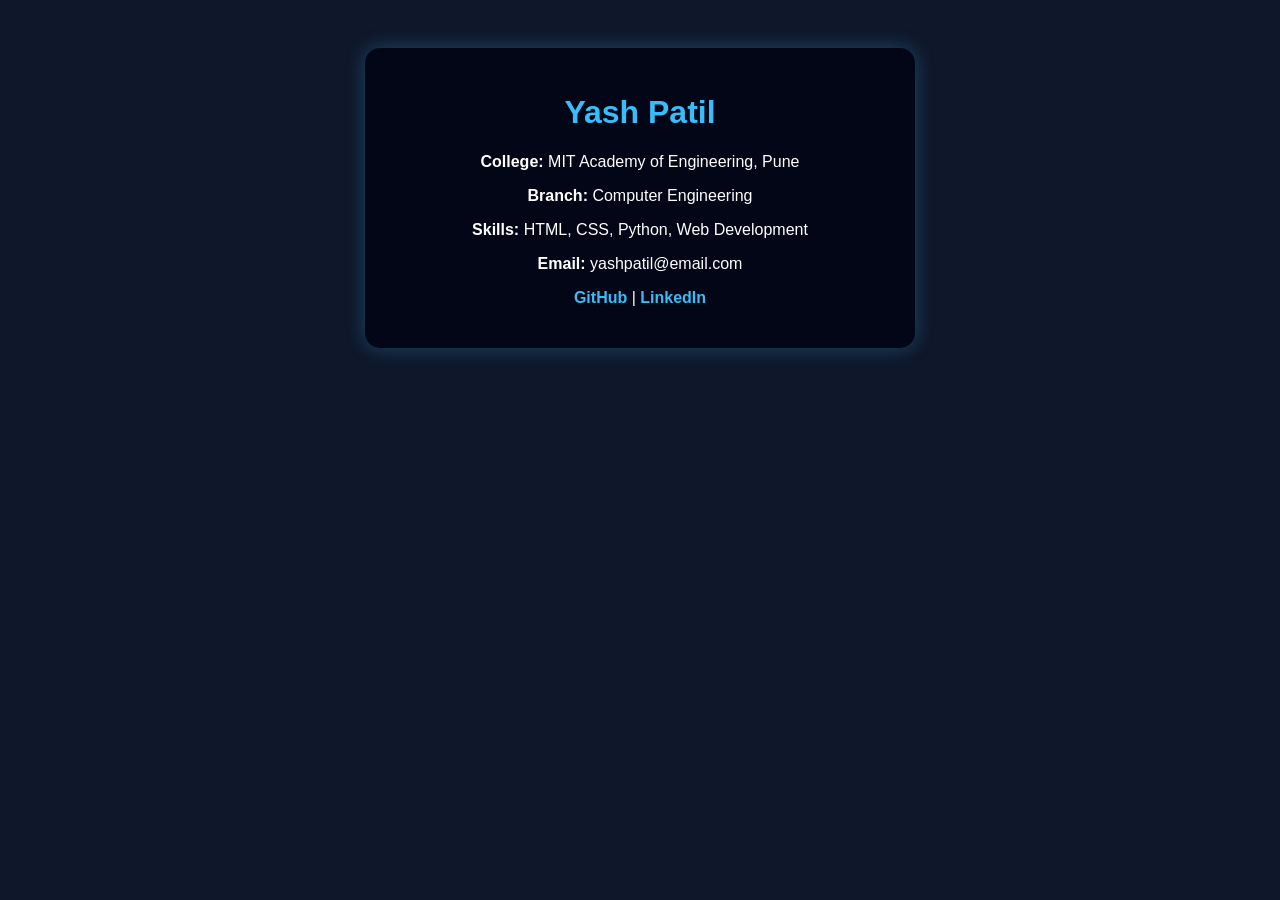
==== index.html @ 3fc3d9b9 "first website" ====
<!DOCTYPE html>
<html lang="en">
<head>
    <meta charset="UTF-8">
    <title>Yash Patil | MITAOE Pune</title>

    <!-- 🔥 SEO TAGS -->
    <meta name="description" content="Yash Patil, student at MIT Academy of Engineering (MITAOE), Pune. Skills, education and contact details.">
    <meta name="keywords" content="Yash Patil MITAOE, Yash Patil Pune, Yash Patil Engineering">
    <meta name="author" content="Yash Patil">

    <meta name="viewport" content="width=device-width, initial-scale=1.0">

    <style>
        body {
            font-family: Arial, sans-serif;
            background: #0f172a;
            color: white;
            text-align: center;
            padding: 40px;
        }
        h1 { color: #38bdf8; }
        .card {
            background: #020617;
            padding: 25px;
            border-radius: 15px;
            max-width: 500px;
            margin: auto;
            box-shadow: 0 0 20px rgba(56,189,248,0.3);
        }
        a {
            color: #38bdf8;
            text-decoration: none;
            font-weight: bold;
        }
    </style>
</head>
<body>

    <div class="card">
        <h1>Yash Patil</h1>
        <p><b>College:</b> MIT Academy of Engineering, Pune</p>
        <p><b>Branch:</b> Computer Engineering</p>
        <p><b>Skills:</b> HTML, CSS, Python, Web Development</p>
        <p><b>Email:</b> yashpatil@email.com</p>

        <p>
            <a href="https://github.com/yashpatil" target="_blank">GitHub</a> |
            <a href="https://linkedin.com" target="_blank">LinkedIn</a>
        </p>
    </div>

</body>
</html>
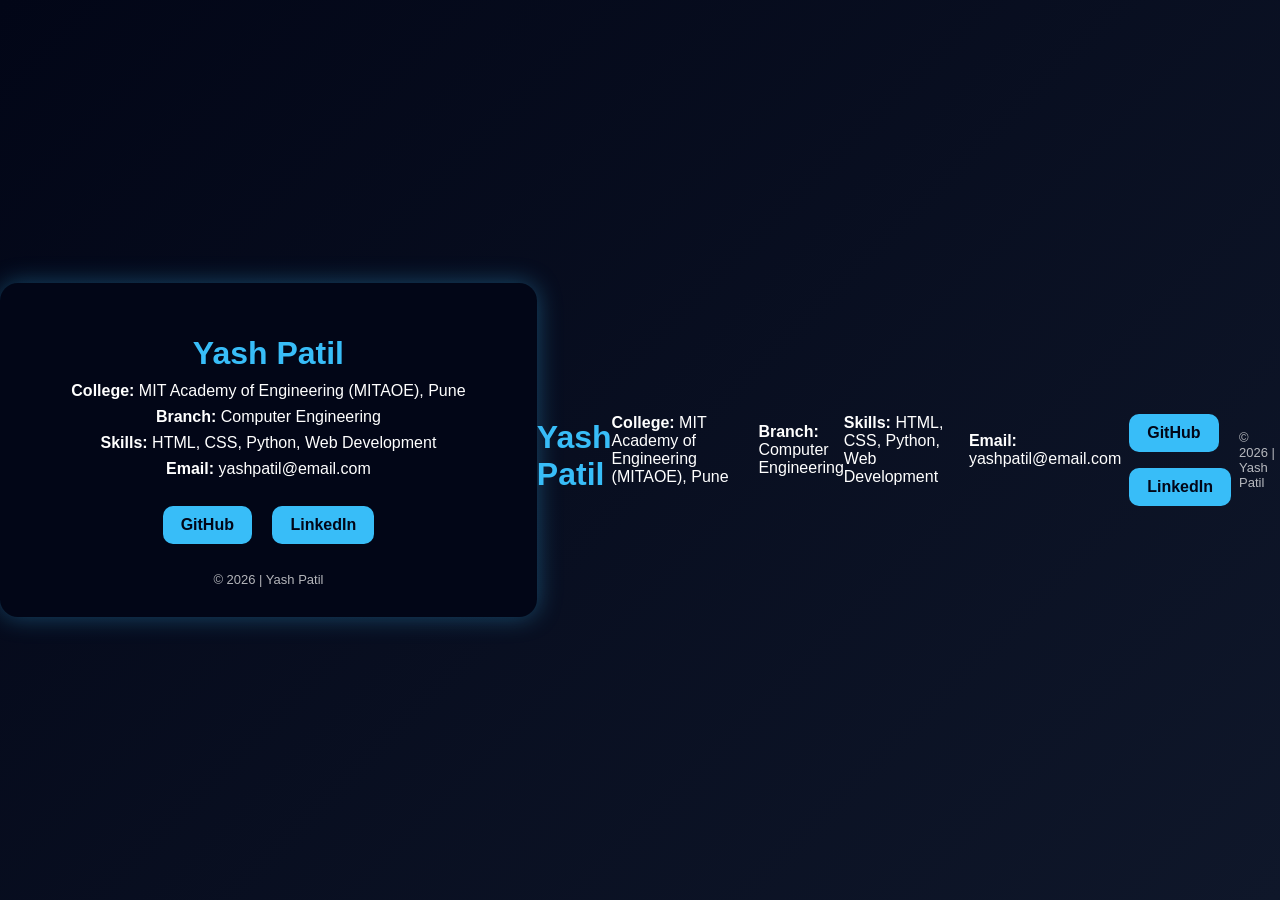
==== commit 9e90de45: "My Info Updated SEO description for clarity and improved layout with a gradient background. Enhanced" ====
--- a/index.html
+++ b/index.html
@@ -4,50 +4,109 @@
     <meta charset="UTF-8">
     <title>Yash Patil | MITAOE Pune</title>
 
-    <!-- 🔥 SEO TAGS -->
-    <meta name="description" content="Yash Patil, student at MIT Academy of Engineering (MITAOE), Pune. Skills, education and contact details.">
+    <!-- SEO -->
+    <meta name="description" content="Yash Patil, Computer Engineering student at MIT Academy of Engineering (MITAOE), Pune.">
     <meta name="keywords" content="Yash Patil MITAOE, Yash Patil Pune, Yash Patil Engineering">
     <meta name="author" content="Yash Patil">
-
     <meta name="viewport" content="width=device-width, initial-scale=1.0">
 
     <style>
         body {
+            margin: 0;
             font-family: Arial, sans-serif;
-            background: #0f172a;
+            background: linear-gradient(135deg, #020617, #0f172a);
             color: white;
-            text-align: center;
-            padding: 40px;
+            display: flex;
+            justify-content: center;
+            align-items: center;
+            height: 100vh;
         }
-        h1 { color: #38bdf8; }
+
         .card {
             background: #020617;
-            padding: 25px;
-            border-radius: 15px;
-            max-width: 500px;
-            margin: auto;
-            box-shadow: 0 0 20px rgba(56,189,248,0.3);
+            padding: 30px;
+            border-radius: 18px;
+            max-width: 520px;
+            width: 100%;
+            text-align: center;
+            box-shadow: 0 0 25px rgba(56,189,248,0.35);
         }
-        a {
+
+        h1 {
             color: #38bdf8;
+            margin-bottom: 10px;
+        }
+
+        p {
+            margin: 8px 0;
+            font-size: 16px;
+        }
+
+        .links {
+            margin-top: 20px;
+        }
+
+        .links a {
+            display: inline-block;
+            margin: 8px;
+            padding: 10px 18px;
+            border-radius: 10px;
+            background: #38bdf8;
+            color: #020617;
             text-decoration: none;
             font-weight: bold;
+            transition: 0.3s;
+        }
+
+        .links a:hover {
+            background: #0ea5e9;
+            transform: scale(1.05);
+        }
+
+        footer {
+            margin-top: 20px;
+            font-size: 13px;
+            opacity: 0.7;
         }
     </style>
 </head>
+
 <body>
 
     <div class="card">
         <h1>Yash Patil</h1>
-        <p><b>College:</b> MIT Academy of Engineering, Pune</p>
+
+        <p><b>College:</b> MIT Academy of Engineering (MITAOE), Pune</p>
         <p><b>Branch:</b> Computer Engineering</p>
         <p><b>Skills:</b> HTML, CSS, Python, Web Development</p>
         <p><b>Email:</b> yashpatil@email.com</p>
 
-        <p>
-            <a href="https://github.com/yashpatil" target="_blank">GitHub</a> |
-            <a href="https://linkedin.com" target="_blank">LinkedIn</a>
-        </p>
+        <div class="links">
+            <a href="https://github.com/yashnpatil2007-cloud" target="_blank">GitHub</a>
+            <a href="#" target="_blank">LinkedIn</a>
+        </div>
+
+        <footer>
+            © 2026 | Yash Patil
+        </footer>
+    </div>
+
+
+        <h1>Yash Patil</h1>
+
+        <p><b>College:</b> MIT Academy of Engineering (MITAOE), Pune</p>
+        <p><b>Branch:</b> Computer Engineering</p>
+        <p><b>Skills:</b> HTML, CSS, Python, Web Development</p>
+        <p><b>Email:</b> yashpatil@email.com</p>
+
+        <div class="links">
+            <a href="https://github.com/yashnpatil2007-cloud" target="_blank">GitHub</a>
+            <a href="#" target="_blank">LinkedIn</a>
+        </div>
+
+        <footer>
+            © 2026 | Yash Patil
+        </footer>
     </div>
 
 </body>
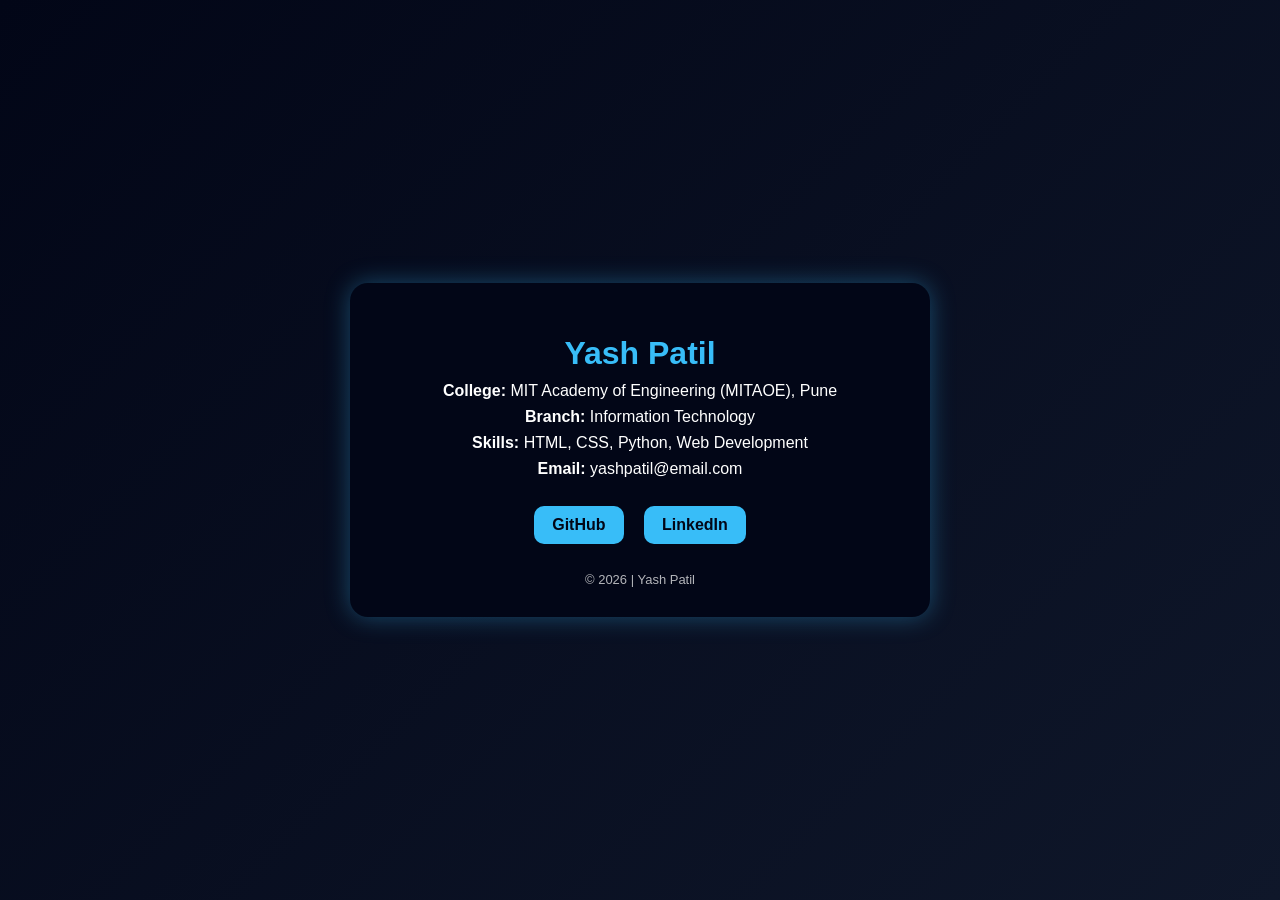
==== commit e3533c34: "My Info" ====
--- a/index.html
+++ b/index.html
@@ -77,31 +77,14 @@
         <h1>Yash Patil</h1>
 
         <p><b>College:</b> MIT Academy of Engineering (MITAOE), Pune</p>
-        <p><b>Branch:</b> Computer Engineering</p>
+        <p><b>Branch:</b> Information Technology</p>
         <p><b>Skills:</b> HTML, CSS, Python, Web Development</p>
         <p><b>Email:</b> yashpatil@email.com</p>
 
         <div class="links">
             <a href="https://github.com/yashnpatil2007-cloud" target="_blank">GitHub</a>
-            <a href="#" target="_blank">LinkedIn</a>
-        </div>
+           <a href="https://www.linkedin.com/in/yash-patil-1542b0395" target="_blank">LinkedIn</a>
 
-        <footer>
-            © 2026 | Yash Patil
-        </footer>
-    </div>
-
-
-        <h1>Yash Patil</h1>
-
-        <p><b>College:</b> MIT Academy of Engineering (MITAOE), Pune</p>
-        <p><b>Branch:</b> Computer Engineering</p>
-        <p><b>Skills:</b> HTML, CSS, Python, Web Development</p>
-        <p><b>Email:</b> yashpatil@email.com</p>
-
-        <div class="links">
-            <a href="https://github.com/yashnpatil2007-cloud" target="_blank">GitHub</a>
-            <a href="#" target="_blank">LinkedIn</a>
         </div>
 
         <footer>
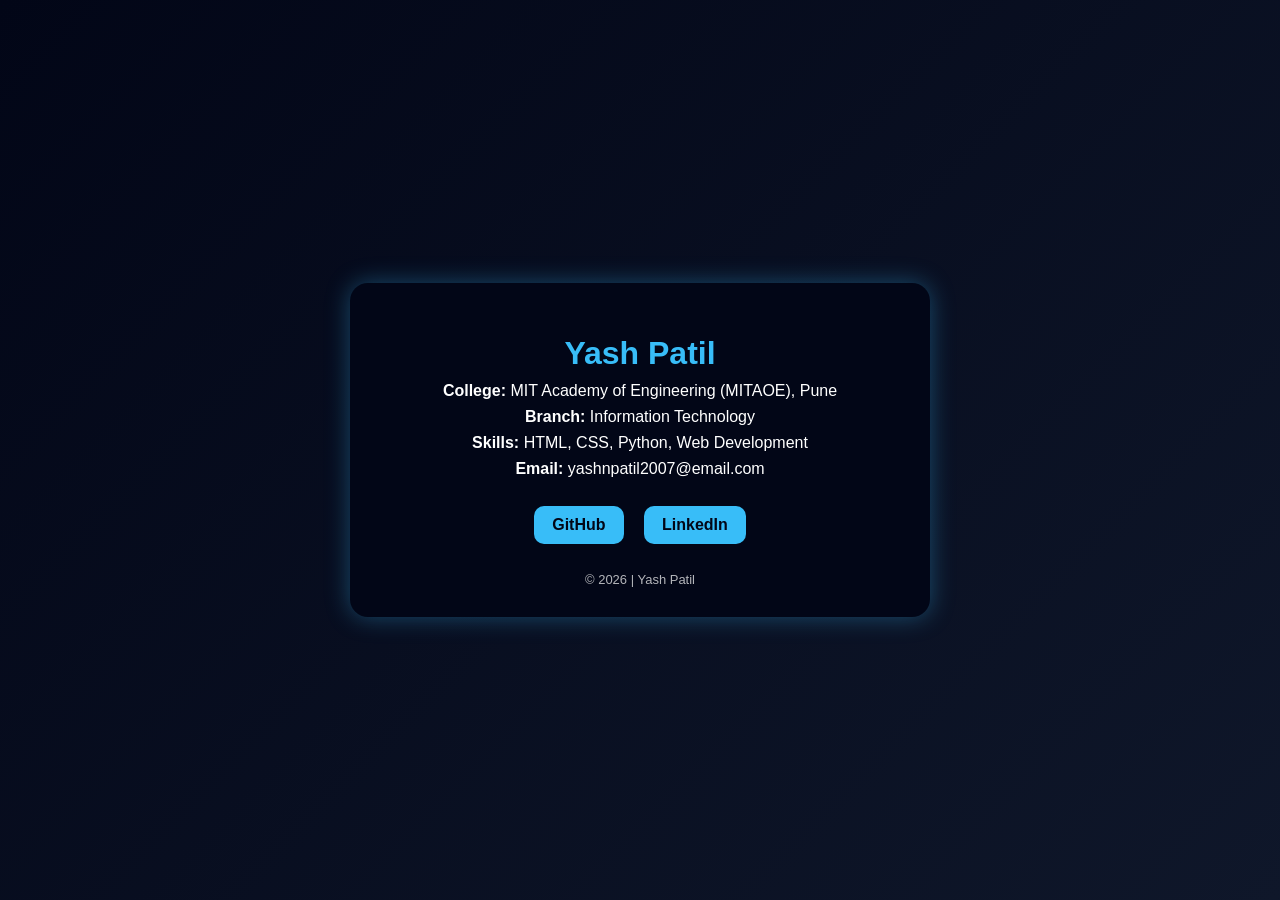
==== commit 71d6fd55: "My Info" ====
--- a/index.html
+++ b/index.html
@@ -79,7 +79,7 @@
         <p><b>College:</b> MIT Academy of Engineering (MITAOE), Pune</p>
         <p><b>Branch:</b> Information Technology</p>
         <p><b>Skills:</b> HTML, CSS, Python, Web Development</p>
-        <p><b>Email:</b> yashpatil@email.com</p>
+        <p><b>Email:</b> yashnpatil2007@email.com</p>
 
         <div class="links">
             <a href="https://github.com/yashnpatil2007-cloud" target="_blank">GitHub</a>
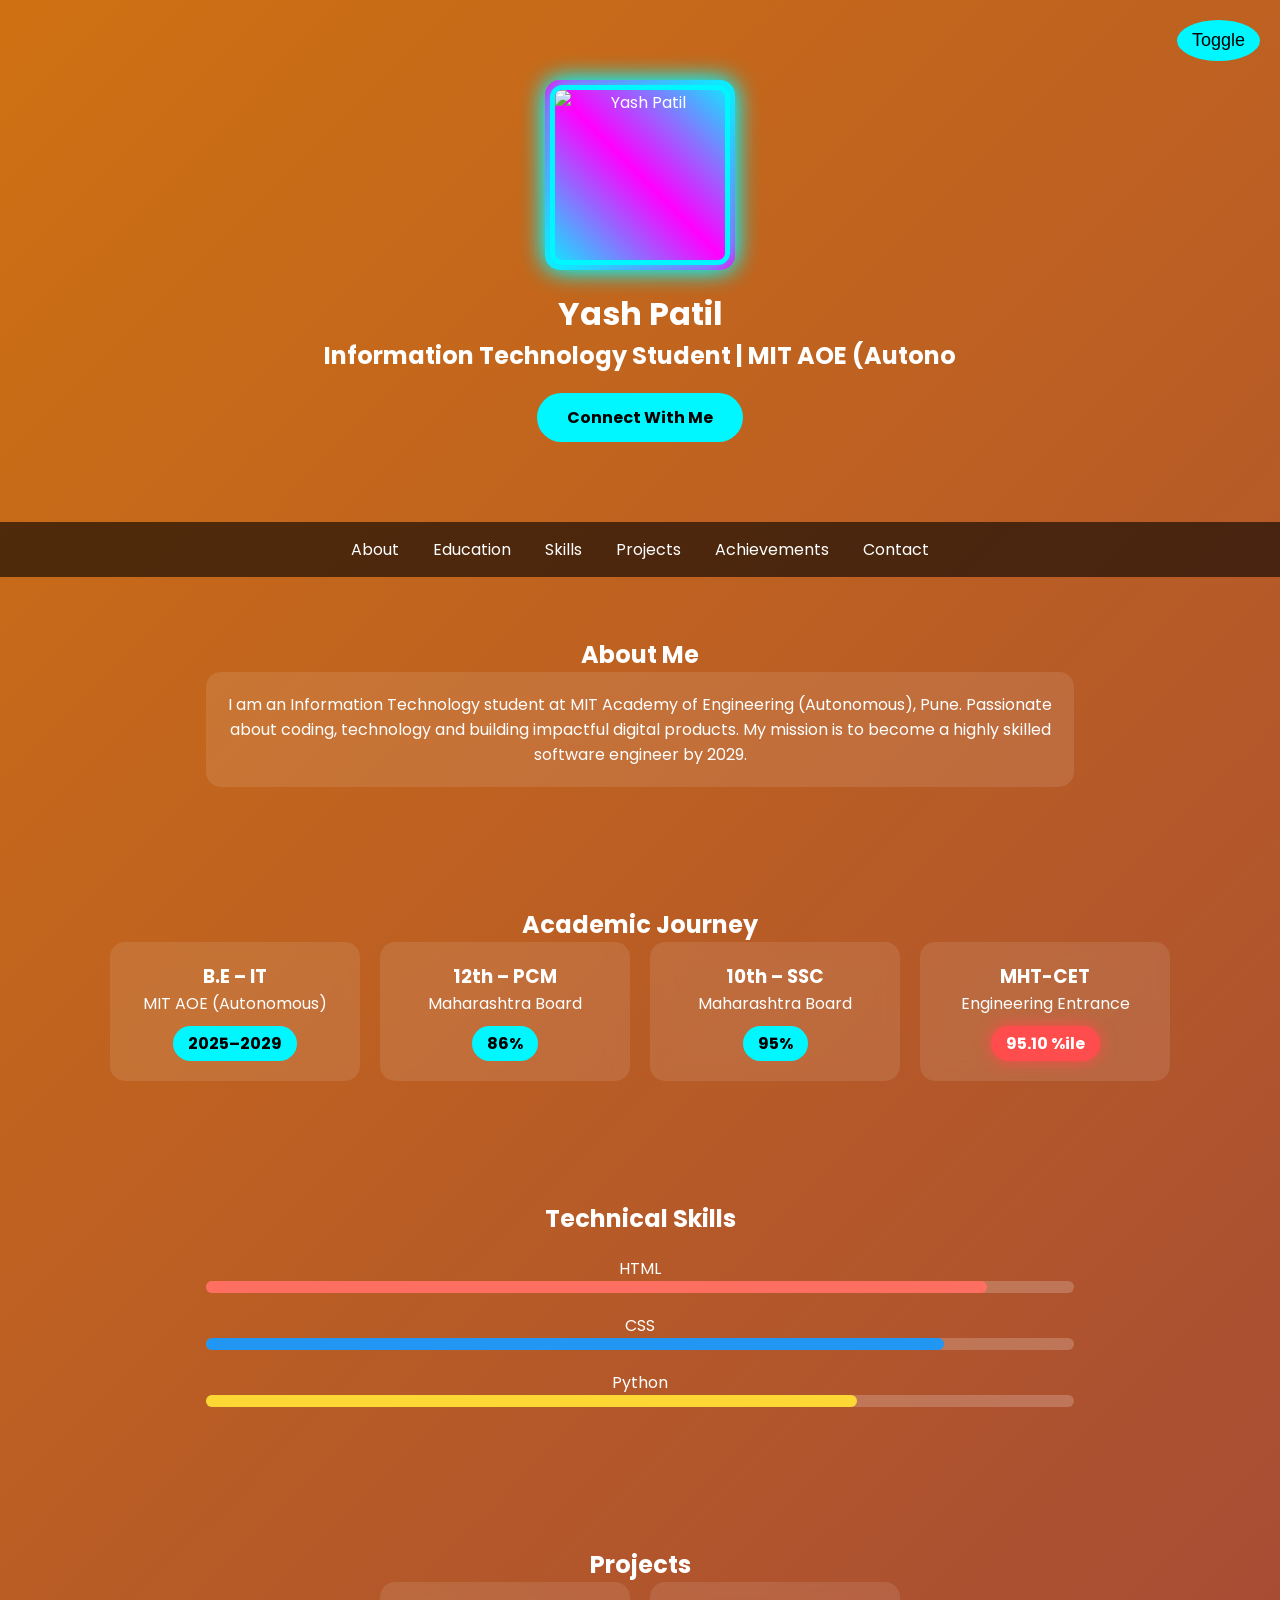
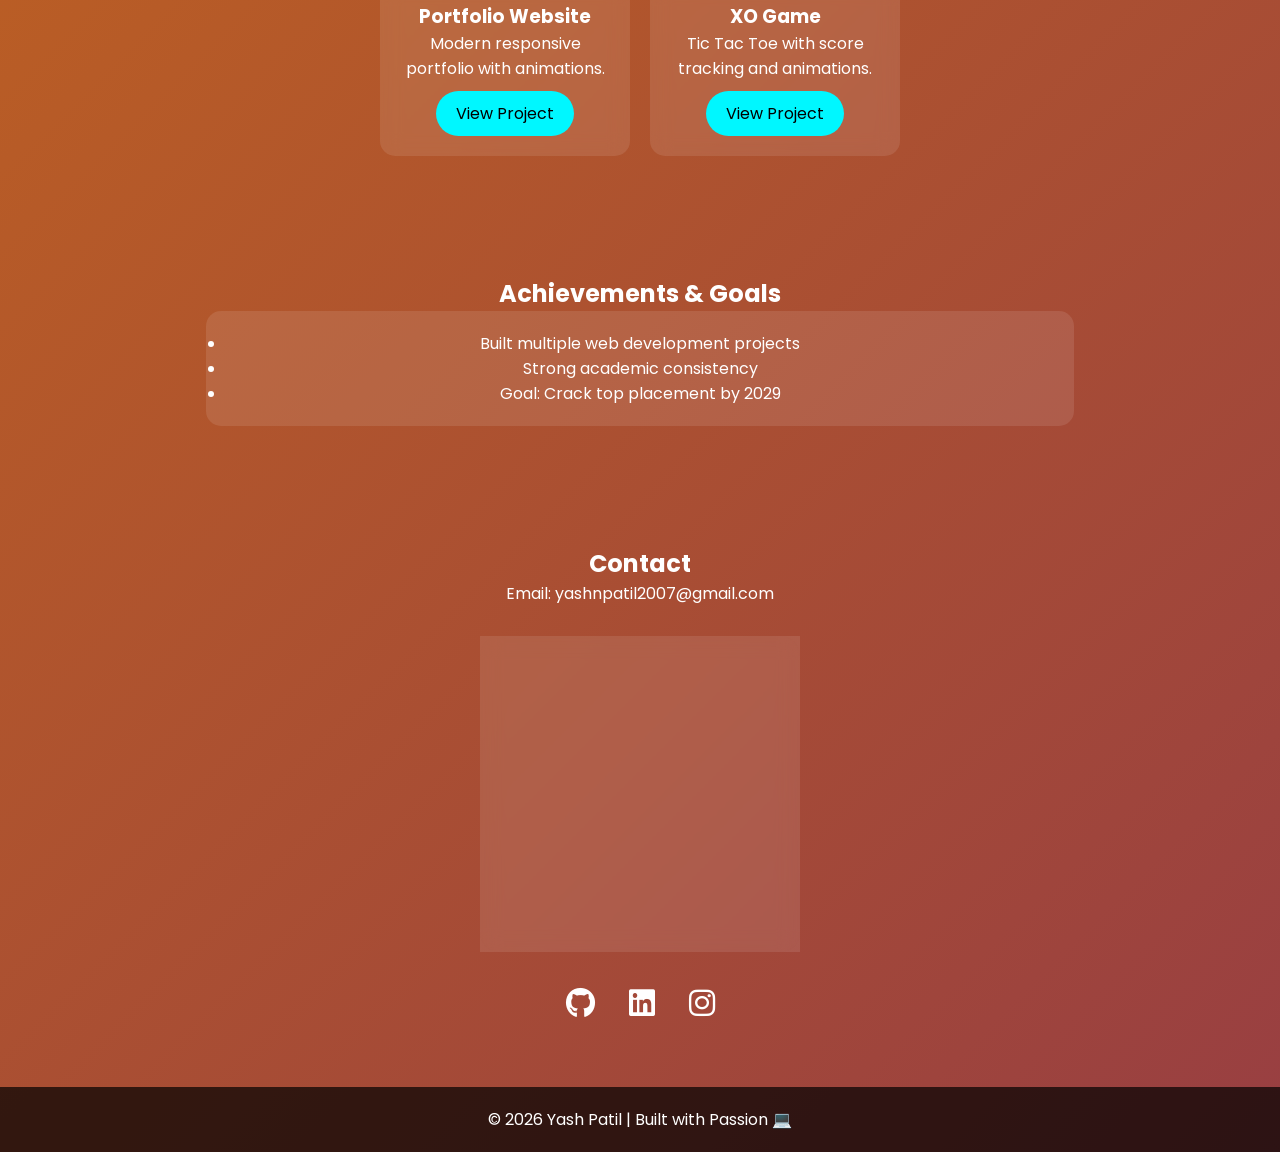
==== commit f7ddeef6: "Add files via upload" ====
--- a/index.html
+++ b/index.html
@@ -1,96 +1,168 @@
-<!DOCTYPE html>
-<html lang="en">
-<head>
-    <meta charset="UTF-8">
-    <title>Yash Patil | MITAOE Pune</title>
-
-    <!-- SEO -->
-    <meta name="description" content="Yash Patil, Computer Engineering student at MIT Academy of Engineering (MITAOE), Pune.">
-    <meta name="keywords" content="Yash Patil MITAOE, Yash Patil Pune, Yash Patil Engineering">
-    <meta name="author" content="Yash Patil">
-    <meta name="viewport" content="width=device-width, initial-scale=1.0">
-
-    <style>
-        body {
-            margin: 0;
-            font-family: Arial, sans-serif;
-            background: linear-gradient(135deg, #020617, #0f172a);
-            color: white;
-            display: flex;
-            justify-content: center;
-            align-items: center;
-            height: 100vh;
-        }
-
-        .card {
-            background: #020617;
-            padding: 30px;
-            border-radius: 18px;
-            max-width: 520px;
-            width: 100%;
-            text-align: center;
-            box-shadow: 0 0 25px rgba(56,189,248,0.35);
-        }
-
-        h1 {
-            color: #38bdf8;
-            margin-bottom: 10px;
-        }
-
-        p {
-            margin: 8px 0;
-            font-size: 16px;
-        }
-
-        .links {
-            margin-top: 20px;
-        }
-
-        .links a {
-            display: inline-block;
-            margin: 8px;
-            padding: 10px 18px;
-            border-radius: 10px;
-            background: #38bdf8;
-            color: #020617;
-            text-decoration: none;
-            font-weight: bold;
-            transition: 0.3s;
-        }
-
-        .links a:hover {
-            background: #0ea5e9;
-            transform: scale(1.05);
-        }
-
-        footer {
-            margin-top: 20px;
-            font-size: 13px;
-            opacity: 0.7;
-        }
-    </style>
-</head>
-
-<body>
-
-    <div class="card">
-        <h1>Yash Patil</h1>
-
-        <p><b>College:</b> MIT Academy of Engineering (MITAOE), Pune</p>
-        <p><b>Branch:</b> Information Technology</p>
-        <p><b>Skills:</b> HTML, CSS, Python, Web Development</p>
-        <p><b>Email:</b> yashnpatil2007@email.com</p>
-
-        <div class="links">
-            <a href="https://github.com/yashnpatil2007-cloud" target="_blank">GitHub</a>
-           <a href="https://www.linkedin.com/in/yash-patil-1542b0395" target="_blank">LinkedIn</a>
-
-        </div>
-
-        <footer>
-            © 2026 | Yash Patil
-        </footer>
-    </div>
-
-</body>
-</html>
+<!DOCTYPE html>
+<html lang="en">
+<head>
+<meta charset="UTF-8">
+<meta name="viewport" content="width=device-width, initial-scale=1.0">
+<title>Yash Patil | Ultimate Portfolio</title>
+
+<link rel="stylesheet" href="style.css">
+
+<link href="https://fonts.googleapis.com/css2?family=Poppins:wght@300;500;700&display=swap" rel="stylesheet">
+
+<link rel="stylesheet" href="https://cdnjs.cloudflare.com/ajax/libs/font-awesome/6.4.0/css/all.min.css">
+
+</head>
+<body>
+
+<header class="hero">
+
+    <button id="theme-toggle">Toggle</button>
+
+    <div class="profile-container">
+        <img src="images/profile.jpeg" alt="Yash Patil" class="profile-pic">
+    </div>
+
+    <h1>Yash Patil</h1>
+    <h2 class="typing"></h2>
+    <a href="#contact" class="btn">Connect With Me</a>
+
+</header>
+
+
+<nav>
+    <a href="#about">About</a>
+    <a href="#education">Education</a>
+    <a href="#skills">Skills</a>
+    <a href="#projects">Projects</a>
+    <a href="#achievements">Achievements</a>
+    <a href="#contact">Contact</a>
+</nav>
+
+<section id="about">
+    <h2>About Me</h2>
+    <div class="glass">
+        <p>
+            I am an Information Technology student at MIT Academy of Engineering (Autonomous), Pune.
+            Passionate about coding, technology and building impactful digital products.
+            My mission is to become a highly skilled software engineer by 2029.
+        </p>
+    </div>
+</section>
+
+<section id="education">
+    <h2>Academic Journey</h2>
+    <div class="grid">
+
+        <div class="card">
+            <h3>B.E – IT</h3>
+            <p>MIT AOE (Autonomous)</p>
+            <span class="badge">2025–2029</span>
+        </div>
+
+        <div class="card">
+            <h3>12th – PCM</h3>
+            <p>Maharashtra Board</p>
+            <span class="badge">86%</span>
+        </div>
+
+        <div class="card">
+            <h3>10th – SSC</h3>
+            <p>Maharashtra Board</p>
+            <span class="badge">95%</span>
+        </div>
+
+        <div class="card">
+            <h3>MHT-CET</h3>
+            <p>Engineering Entrance</p>
+            <span class="badge highlight">95.10 %ile</span>
+        </div>
+
+    </div>
+</section>
+
+<section id="skills">
+    <h2>Technical Skills</h2>
+
+    <div class="skill">
+        <p>HTML</p>
+        <div class="progress"><div class="bar html"></div></div>
+    </div>
+
+    <div class="skill">
+        <p>CSS</p>
+        <div class="progress"><div class="bar css"></div></div>
+    </div>
+
+    <div class="skill">
+        <p>Python</p>
+        <div class="progress"><div class="bar python"></div></div>
+    </div>
+</section>
+
+<section id="projects">
+    <h2>Projects</h2>
+    <div class="grid">
+
+        <div class="card">
+            <h3>Portfolio Website</h3>
+            <p>Modern responsive portfolio with animations.</p>
+            <a href="#" class="project-btn">View Project</a>
+        </div>
+
+        <div class="card">
+            <h3>XO Game</h3>
+            <p>Tic Tac Toe with score tracking and animations.</p>
+            <a href="xo.html" class="project-btn">View Project</a>
+        </div>
+
+    </div>
+</section>
+
+<section id="achievements">
+    <h2>Achievements & Goals</h2>
+    <div class="glass">
+        <ul>
+            <li>Built multiple web development projects</li>
+            <li>Strong academic consistency</li>
+            <li>Goal: Crack top placement by 2029</li>
+        </ul>
+    </div>
+</section>
+
+<section id="contact">
+    <h2>Contact</h2>
+    <p>Email: yashnpatil2007@gmail.com</p>
+<form class="contact-form" id="contactForm">
+
+    <div>
+        <input type="text" id="name" placeholder="Your Name" required>
+    </div>
+
+    <div>
+        <input type="email" id="email" placeholder="Your Email" required>
+    </div>
+
+    <div>
+        <textarea id="message" placeholder="Your Message" required></textarea>
+    </div>
+
+    <div>
+        <button type="submit">Send Message</button>
+    </div>
+
+</form>
+    <div class="social-links">
+        <a href="https://github.com/yashnpatil2007-cloud" target="_blank"><i class="fab fa-github"></i></a>
+        <a href="https://www.linkedin.com/in/yash-patil-1542b0395" target="_blank"><i class="fab fa-linkedin"></i></a>
+        <a href="https://instagram.com/yashpatil_75" target="_blank"><i class="fab fa-instagram"></i>
+</a>
+    </div>
+</section>
+
+<footer>
+    <p>© 2026 Yash Patil | Built with Passion 💻</p>
+</footer>
+
+<script src="script.js"></script>
+</body>
+</html>
--- a/style.css
+++ b/style.css
@@ -0,0 +1,264 @@
+*{margin:0;padding:0;box-sizing:border-box;}
+html {
+    scroll-behavior: smooth;
+}
+
+
+body{
+font-family:'Poppins', 'Segoe UI Emoji', 'Noto Color Emoji', sans-serif;
+background:linear-gradient(-45deg,#1f1c2c,#4c2c65,#862e52,#cf7112);
+background-size:400% 400%;
+animation:gradient 10s ease infinite;
+color:white;
+text-align:center;
+}
+
+@keyframes gradient{
+0%{background-position:0% 50%;}
+50%{background-position:100% 50%;}
+100%{background-position:0% 50%;}
+}
+
+.hero{padding:80px 20px;}
+
+.btn{
+display:inline-block;
+margin-top:20px;
+padding:12px 30px;
+background:#00f7ff;
+color:black;
+border-radius:30px;
+text-decoration:none;
+font-weight:bold;
+}
+
+nav{
+background:rgba(0,0,0,0.6);
+padding:15px;
+}
+
+nav a{
+margin:15px;
+color:white;
+text-decoration:none;
+}
+
+section{
+    padding:60px 20px;
+    opacity: 1;  /* change yeh kiya */
+    transform: translateY(0);
+    transition: 0.6s;
+}
+
+.grid{
+display:flex;
+flex-wrap:wrap;
+justify-content:center;
+gap:20px;
+}
+
+.card{
+background:rgba(255,255,255,0.1);
+backdrop-filter:blur(10px);
+padding:20px;
+width:250px;
+border-radius:15px;
+transition:0.3s;
+}
+
+.card:hover {
+    transform: translateY(-10px) scale(1.05);
+    box-shadow: 0 10px 40px rgba(0,0,0,0.6);
+}
+.glass{
+background:rgba(255,255,255,0.1);
+padding:20px;
+width:70%;
+margin:auto;
+border-radius:15px;
+}
+
+.skill{width:70%;margin:20px auto;}
+
+.progress{background:rgba(255,255,255,0.2);border-radius:20px;}
+
+.bar{height:12px;border-radius:20px;animation:load 2s forwards;}
+
+.html{width:90%;background:#ff6f61;}
+.css{width:85%;background:#2196f3;}
+.python{width:75%;background:#fdd835;}
+
+@keyframes load{from{width:0;}}
+
+.badge{
+display:inline-block;
+margin-top:10px;
+padding:5px 15px;
+background:#00f7ff;
+color:black;
+border-radius:20px;
+font-weight:bold;
+}
+
+.highlight{
+background:#ff4d4d;
+color:white;
+box-shadow:0 0 15px #ff4d4d;
+}
+
+.social-links a{
+margin:15px;
+font-size:30px;
+color:white;
+}
+
+footer{
+padding:20px;
+background:rgba(0,0,0,0.7);
+}
+.profile-container {
+    margin-bottom: 20px;
+}
+.profile-container {
+    position: relative;
+    display: inline-block;
+}
+
+.profile-container {
+    position: relative;
+    display: inline-block;
+    padding: 5px;
+    border-radius: 15px;
+    background: linear-gradient(45deg, #00f7ff, #ff00ff, #00f7ff);
+    animation: rotateBorder 4s linear infinite;
+}
+
+.profile-pic {
+    display: block;
+    border-radius: 12px;
+}
+@keyframes rotateBorder {
+    0% {
+        background: linear-gradient(45deg, #00f7ff, #ff00ff);
+    }
+    50% {
+        background: linear-gradient(225deg, #ff00ff, #00f7ff);
+    }
+    100% {
+        background: linear-gradient(45deg, #00f7ff, #ff00ff);
+    }
+}
+.profile-container {
+    box-shadow: 0 0 25px #00f7ff;
+}
+.profile-pic {
+    width: 180px;
+    height: 180px;
+    border-radius: 12px; /* yaha change kiya */
+    object-fit: cover;
+    border: 5px solid #00f7ff;
+    box-shadow: 0 0 25px #00f7ff;
+}
+
+.profile-pic:hover {
+    transform: scale(1.1);
+    box-shadow: 0 0 60px #00f7ff;
+}
+.social-links a:hover {
+    color: #E1306C;
+    transform: scale(1.2);
+}
+.project-btn {
+    display: inline-block;
+    width: auto;          /* 🔥 IMPORTANT */
+    padding: 10px 20px;
+    background: #00f7ff;
+    color: black;
+    border-radius: 25px;
+    text-decoration: none;
+    margin-top: 10px;
+    transition: 0.3s;
+}
+
+.project-btn:hover {
+    background: #ff00ff;
+    color: white;
+    transform: scale(1.05);
+}
+.contact-form {
+    width: 320px;
+    margin: 30px auto;
+    display: flex;
+    flex-direction: column;
+    gap: 20px;
+
+    background: rgba(255,255,255,0.1);
+    backdrop-filter: blur(10px);
+    padding: 25px;
+    border-radius: 20px;
+}
+
+.contact-form input,
+.contact-form textarea {
+    width: 100%;
+    padding: 15px;
+    border-radius: 15px;
+    border: none;
+    outline: none;
+    background: rgba(255,255,255,0.8);
+    font-size: 14px;
+}
+.contact-form button {
+    width: 100%;
+    padding: 15px;
+    border-radius: 30px;
+    border: none;
+    background: #00f7ff;
+    font-weight: bold;
+    cursor: pointer;
+    transition: 0.3s;
+}
+
+.contact-form button:hover {
+    background: #ff00ff;
+    color: white;
+    transform: scale(1.05);
+}
+
+.project-btn {
+    display: inline-block !important;
+    width: auto !important;
+    padding: 10px 20px;
+    background: #00f7ff;
+    color: black;
+    border-radius: 25px;
+    text-decoration: none;
+    margin-top: 10px;
+    transition: 0.3s;
+}
+
+.project-btn:hover {
+    background: #ff00ff;
+    color: white;
+    transform: scale(1.05);
+}
+.light-mode {
+    background: white;
+    color: black;
+}
+
+.light-mode .card {
+    background: rgba(0,0,0,0.1);
+}
+#theme-toggle {
+    position: fixed;
+    top: 20px;
+    right: 20px;
+    padding: 10px 15px;
+    border-radius: 50%;
+    border: none;
+    background: #00f7ff;
+    cursor: pointer;
+    font-size: 18px;
+    z-index: 9999; 
+}
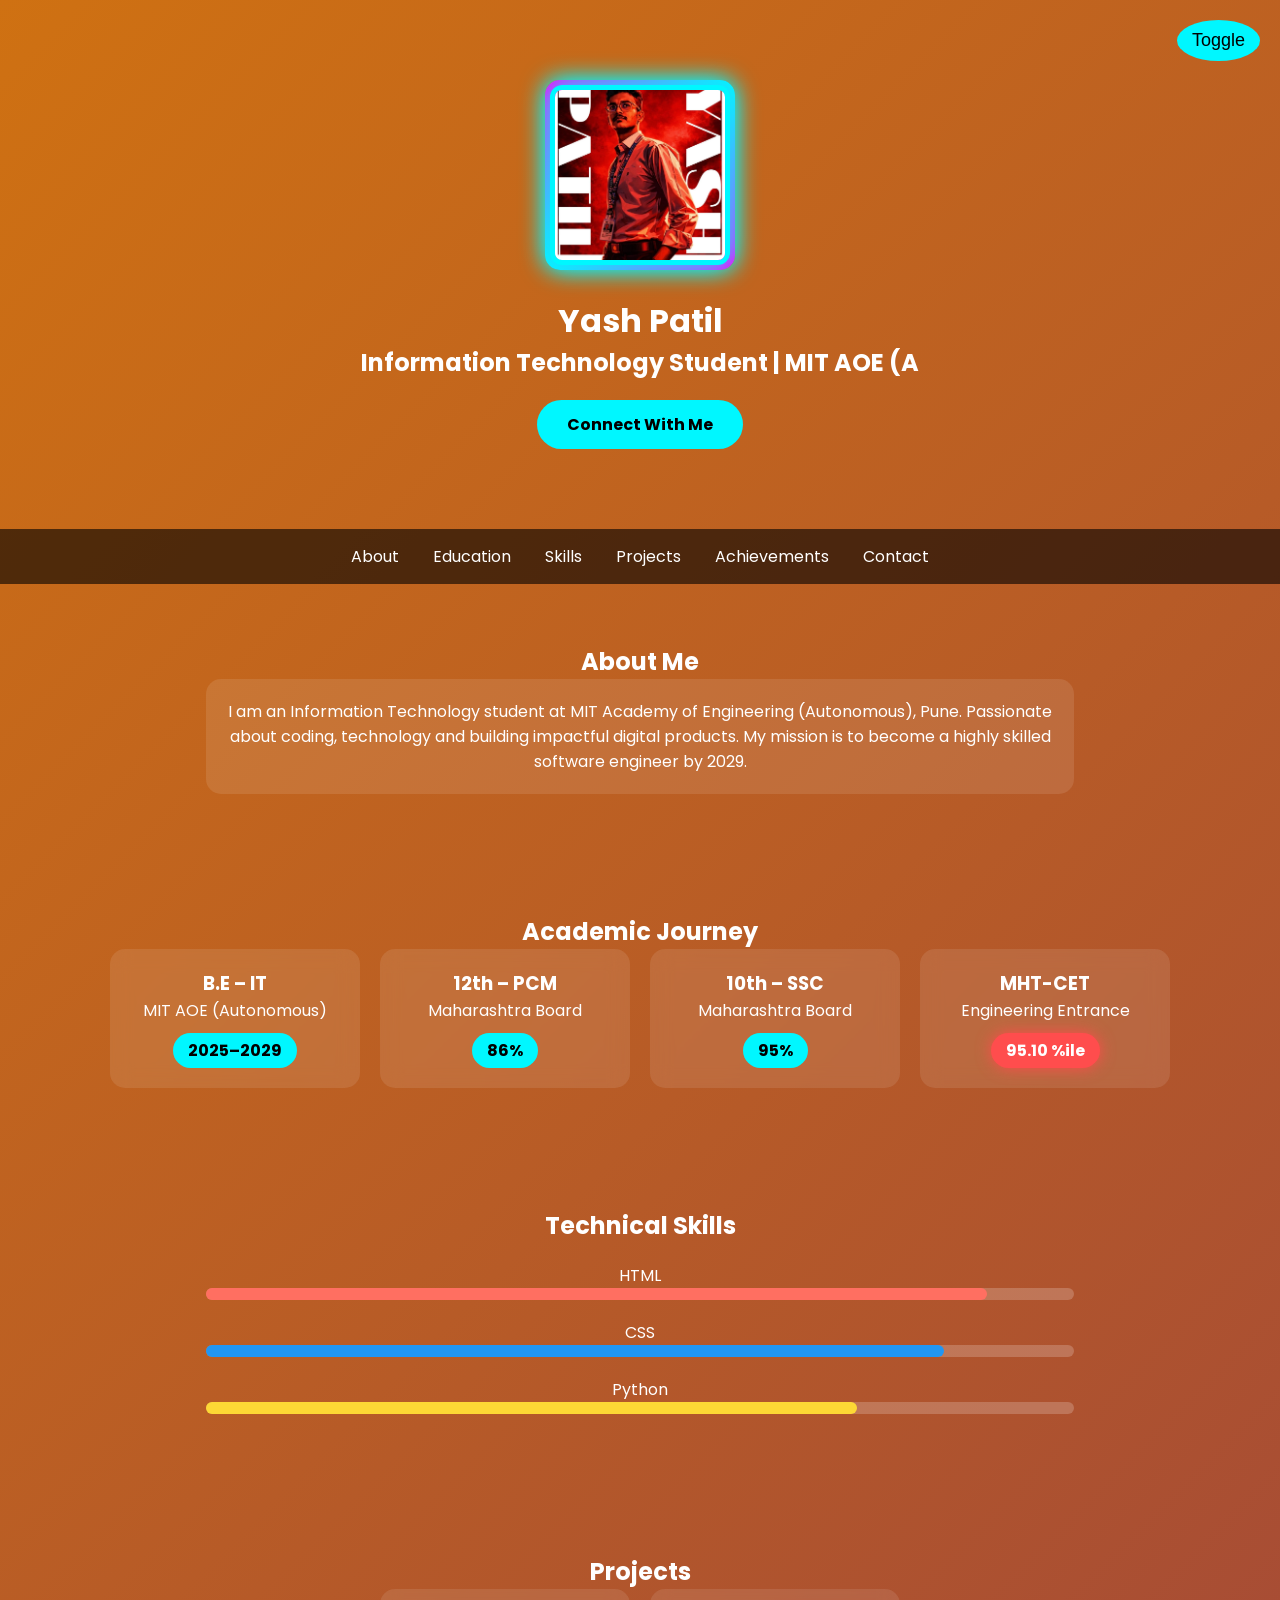
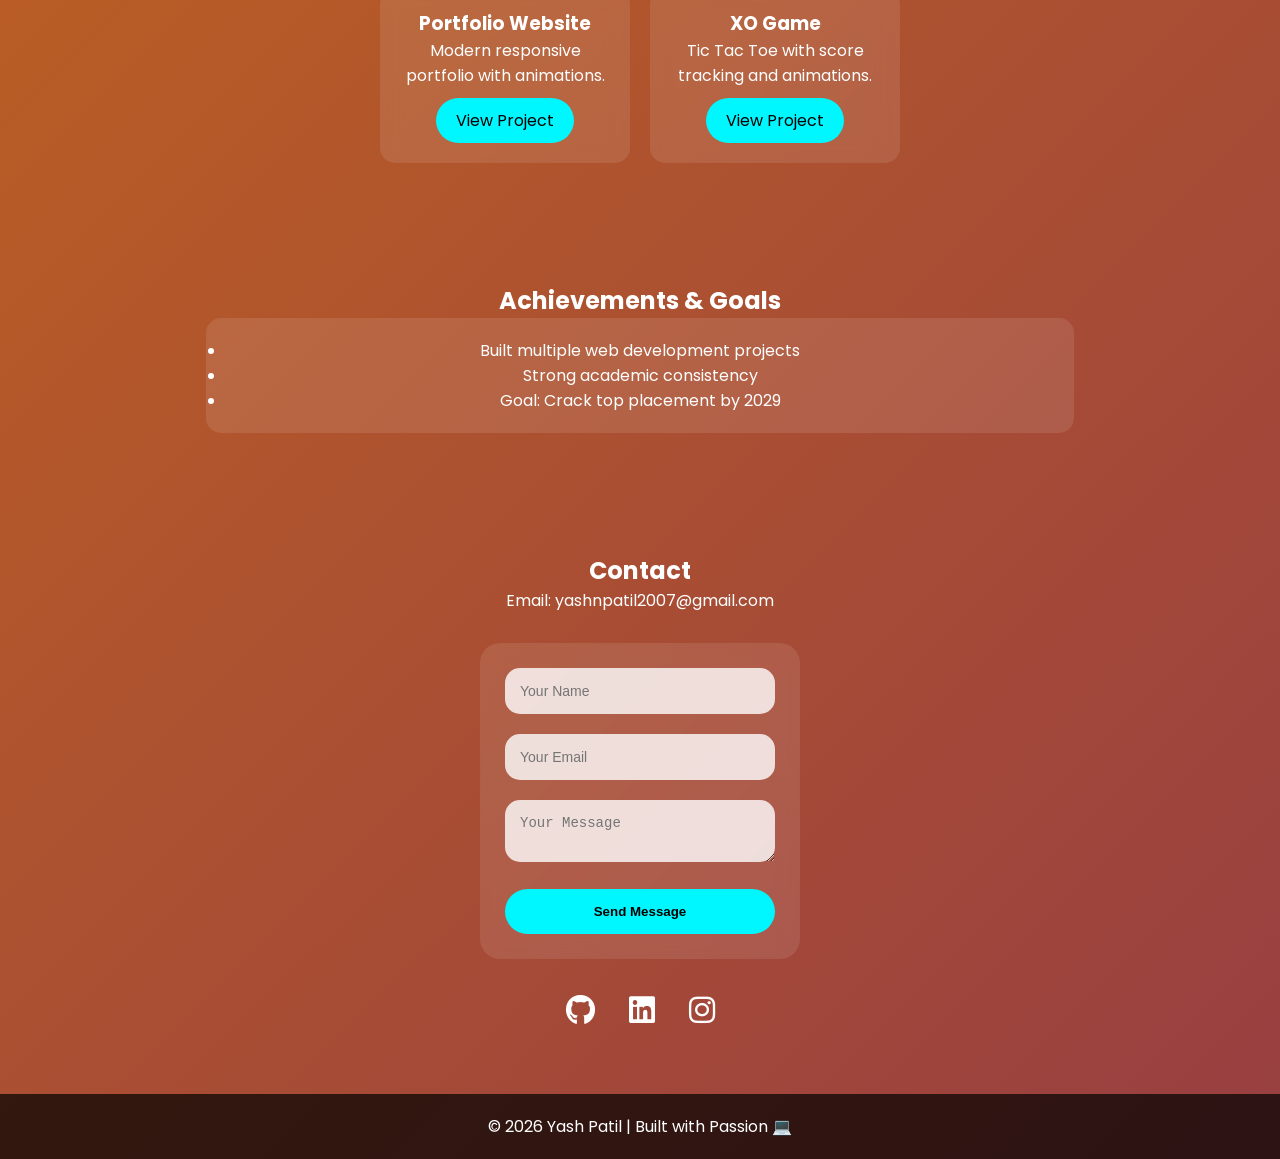
==== commit a5137ecf: "Update index.html" ====
--- a/index.html
+++ b/index.html
@@ -19,7 +19,7 @@
     <button id="theme-toggle">Toggle</button>
 
     <div class="profile-container">
-        <img src="images/profile.jpeg" alt="Yash Patil" class="profile-pic">
+        <img src="profile.jpeg" alt="Yash Patil" class="profile-pic">
     </div>
 
     <h1>Yash Patil</h1>
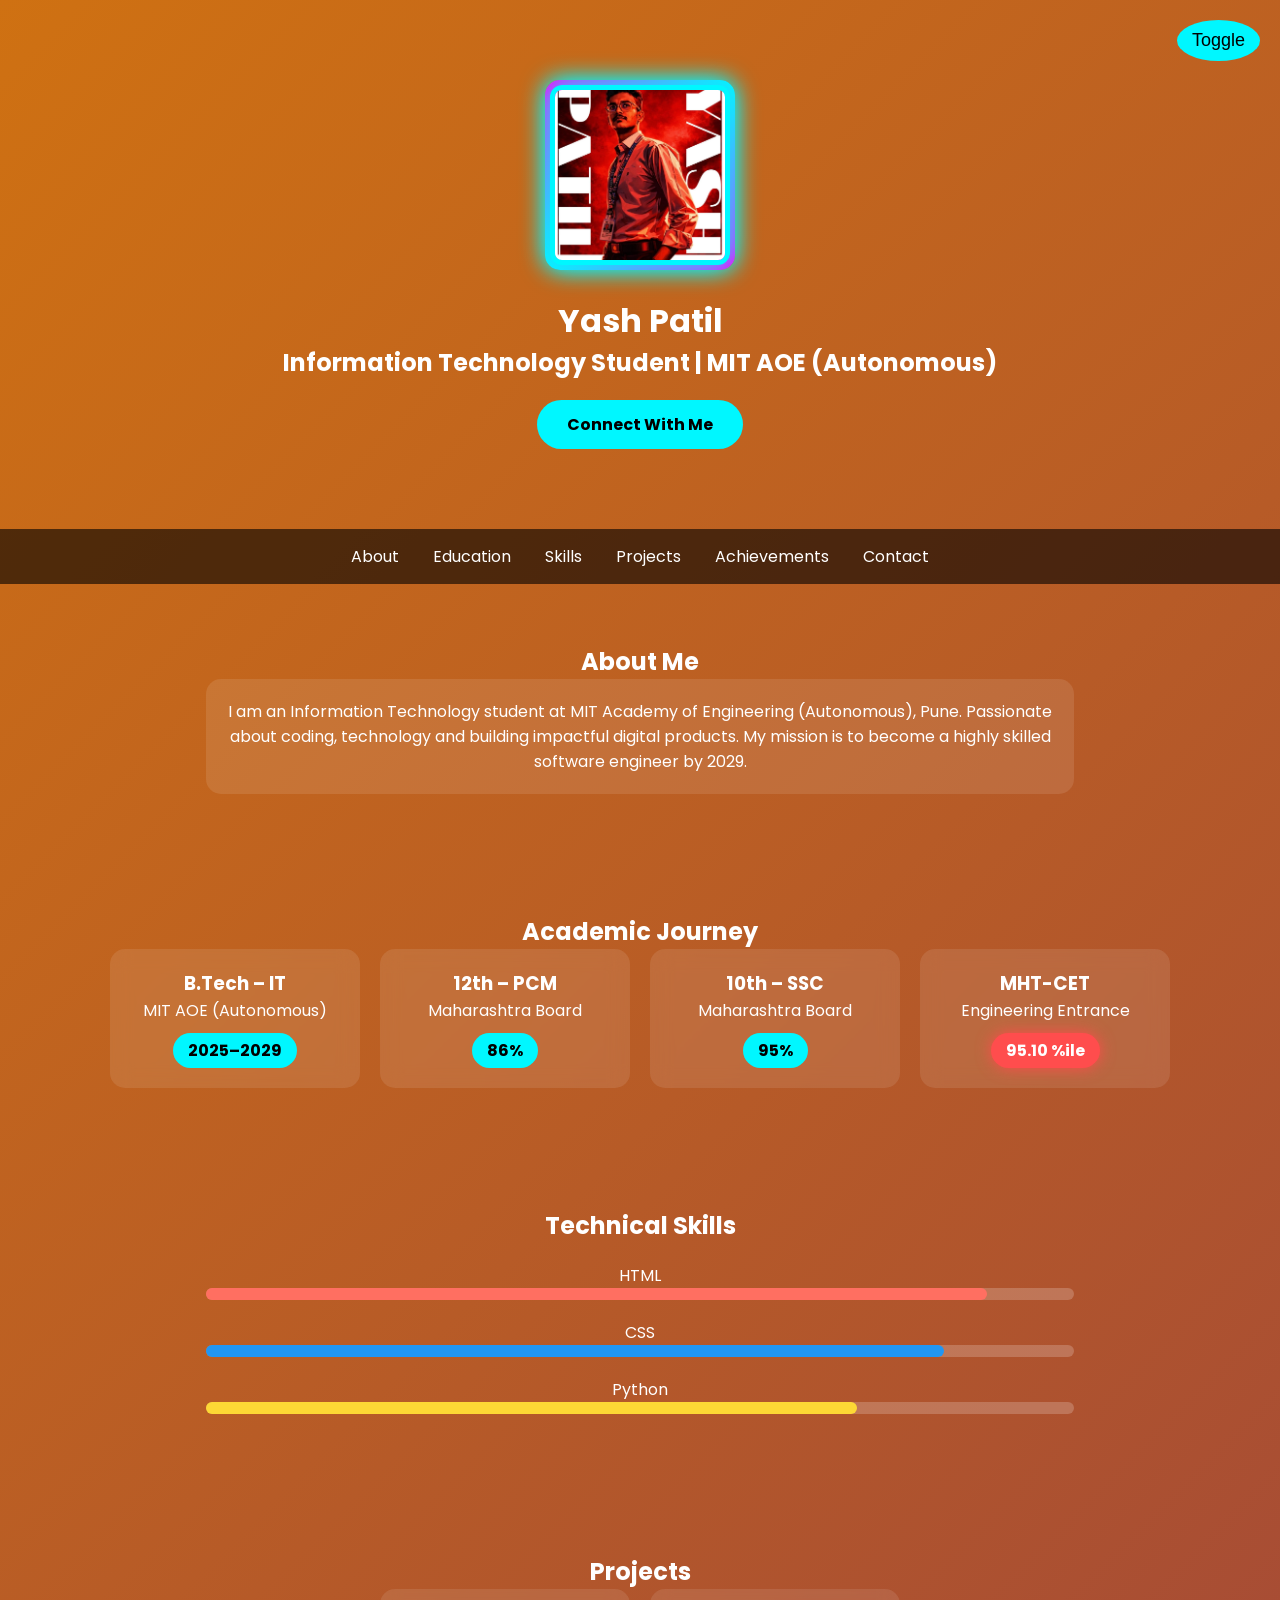
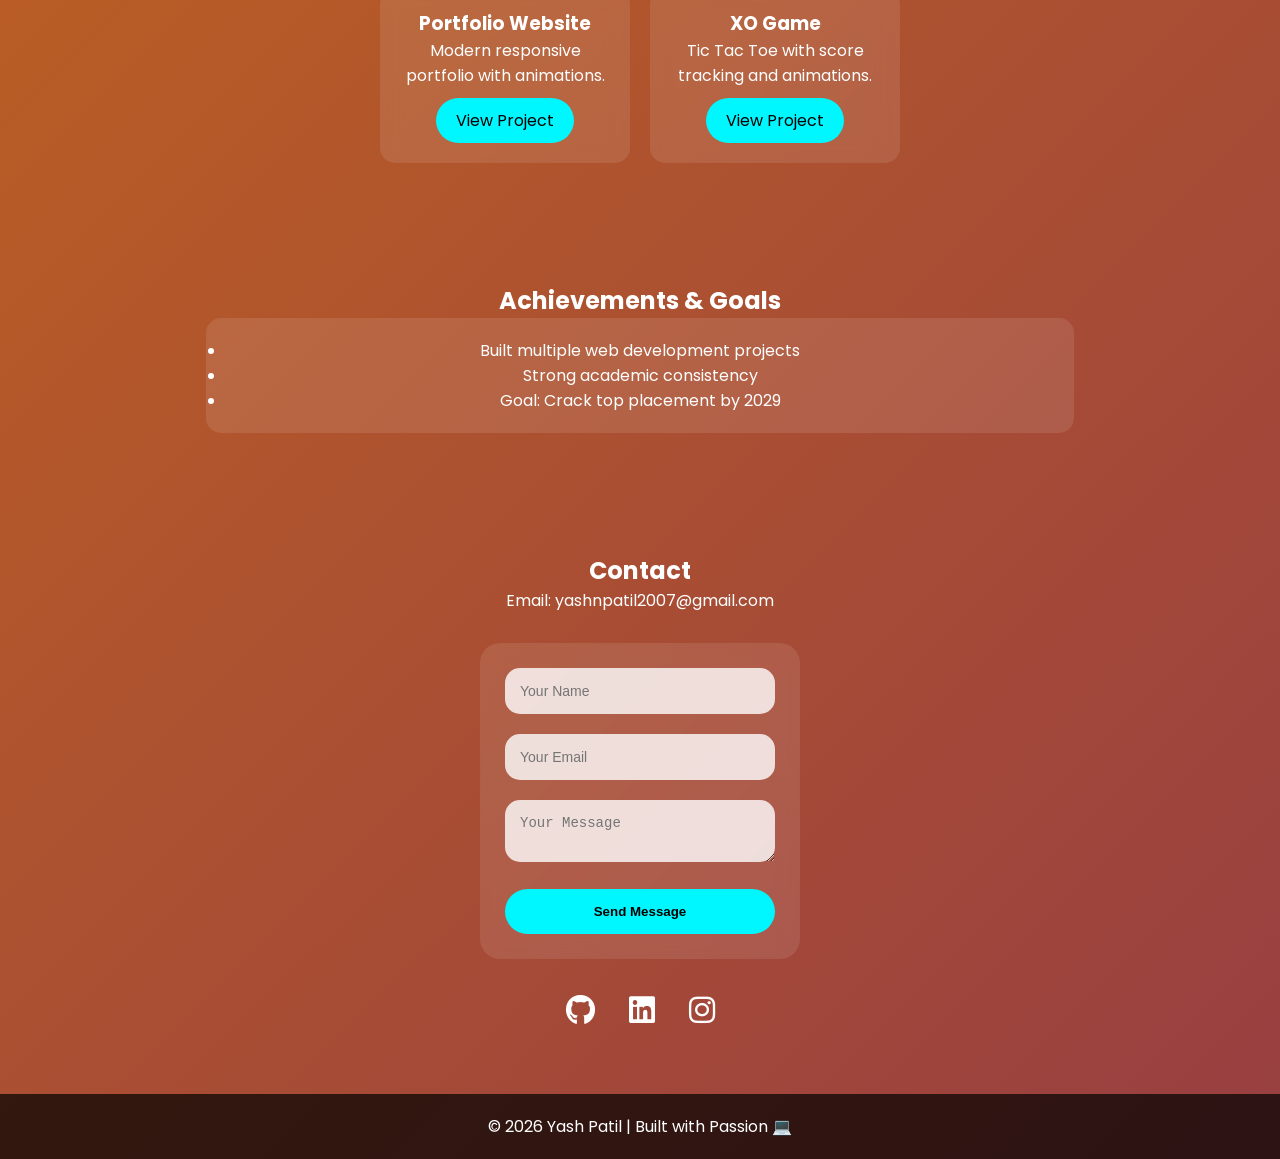
==== commit e4c16c22: "Update index.html" ====
--- a/index.html
+++ b/index.html
@@ -54,7 +54,7 @@
     <div class="grid">
 
         <div class="card">
-            <h3>B.E – IT</h3>
+            <h3>B.Tech – IT</h3>
             <p>MIT AOE (Autonomous)</p>
             <span class="badge">2025–2029</span>
         </div>
